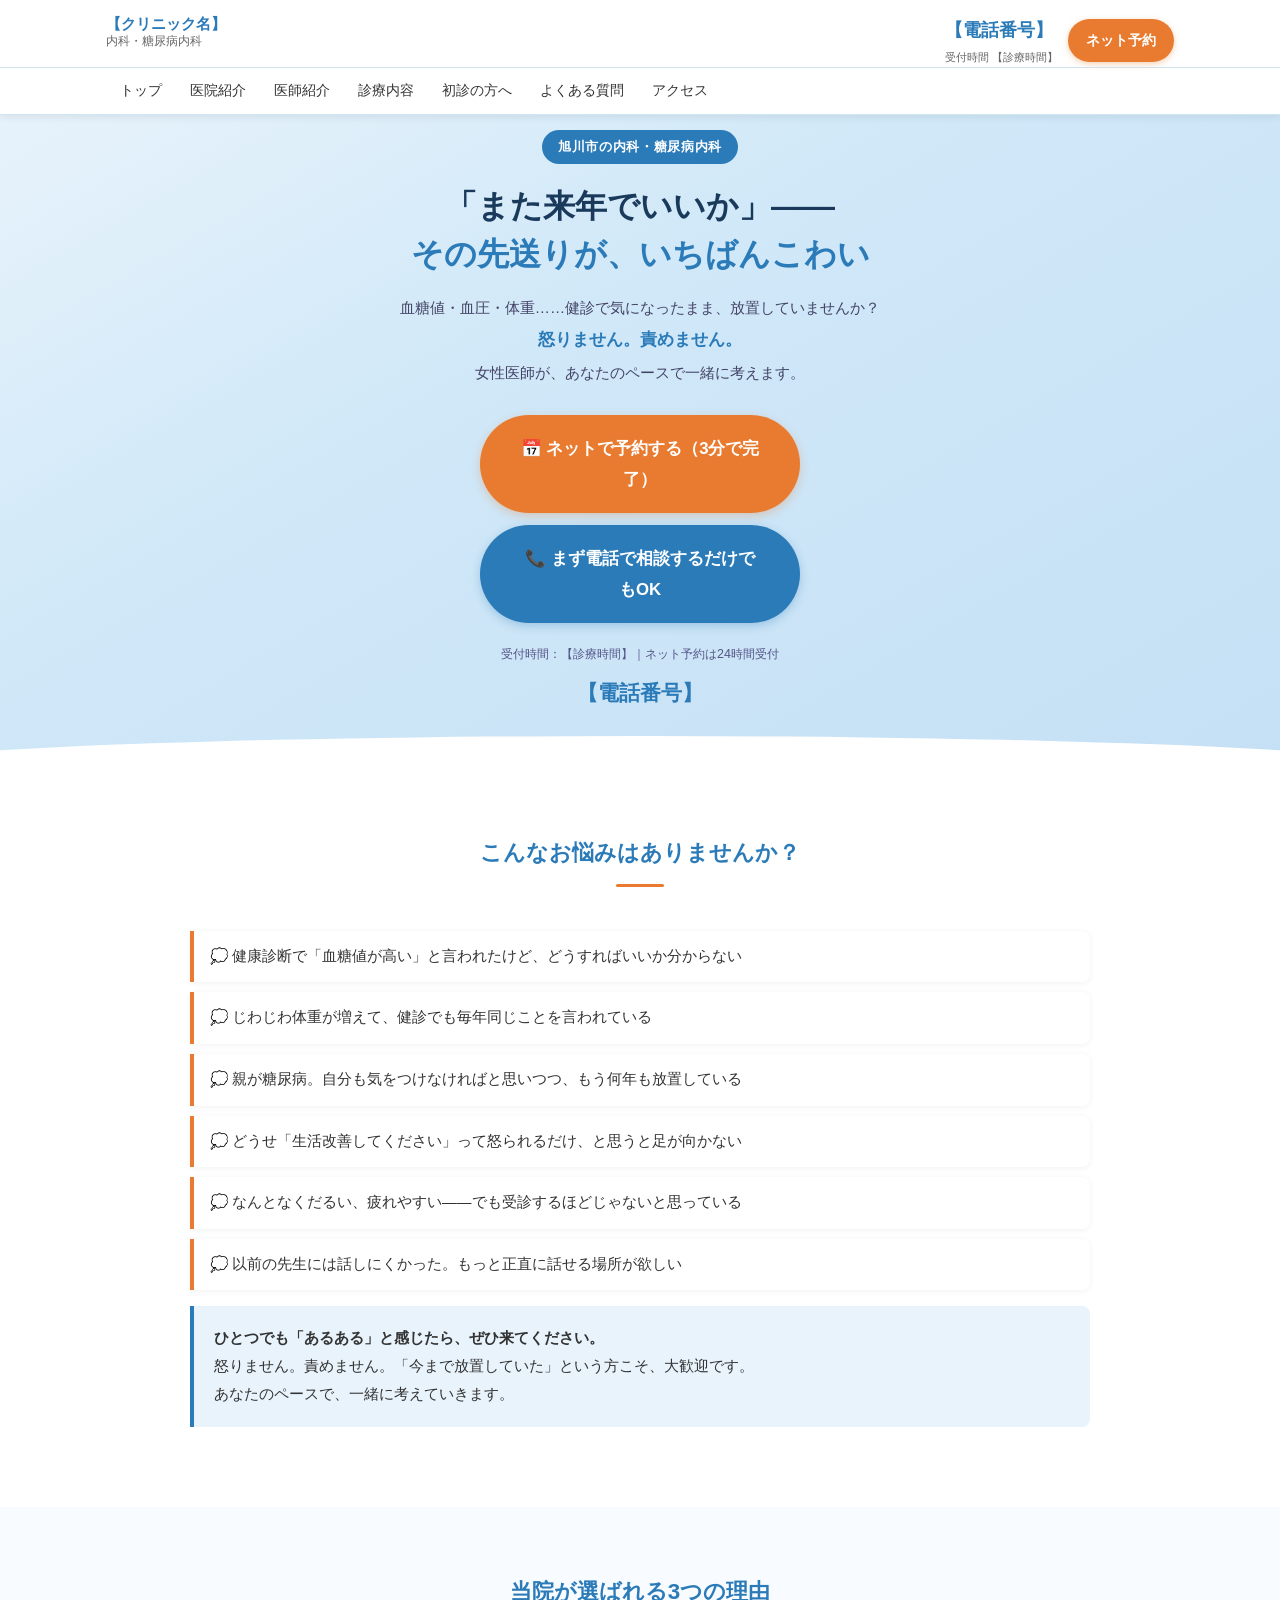
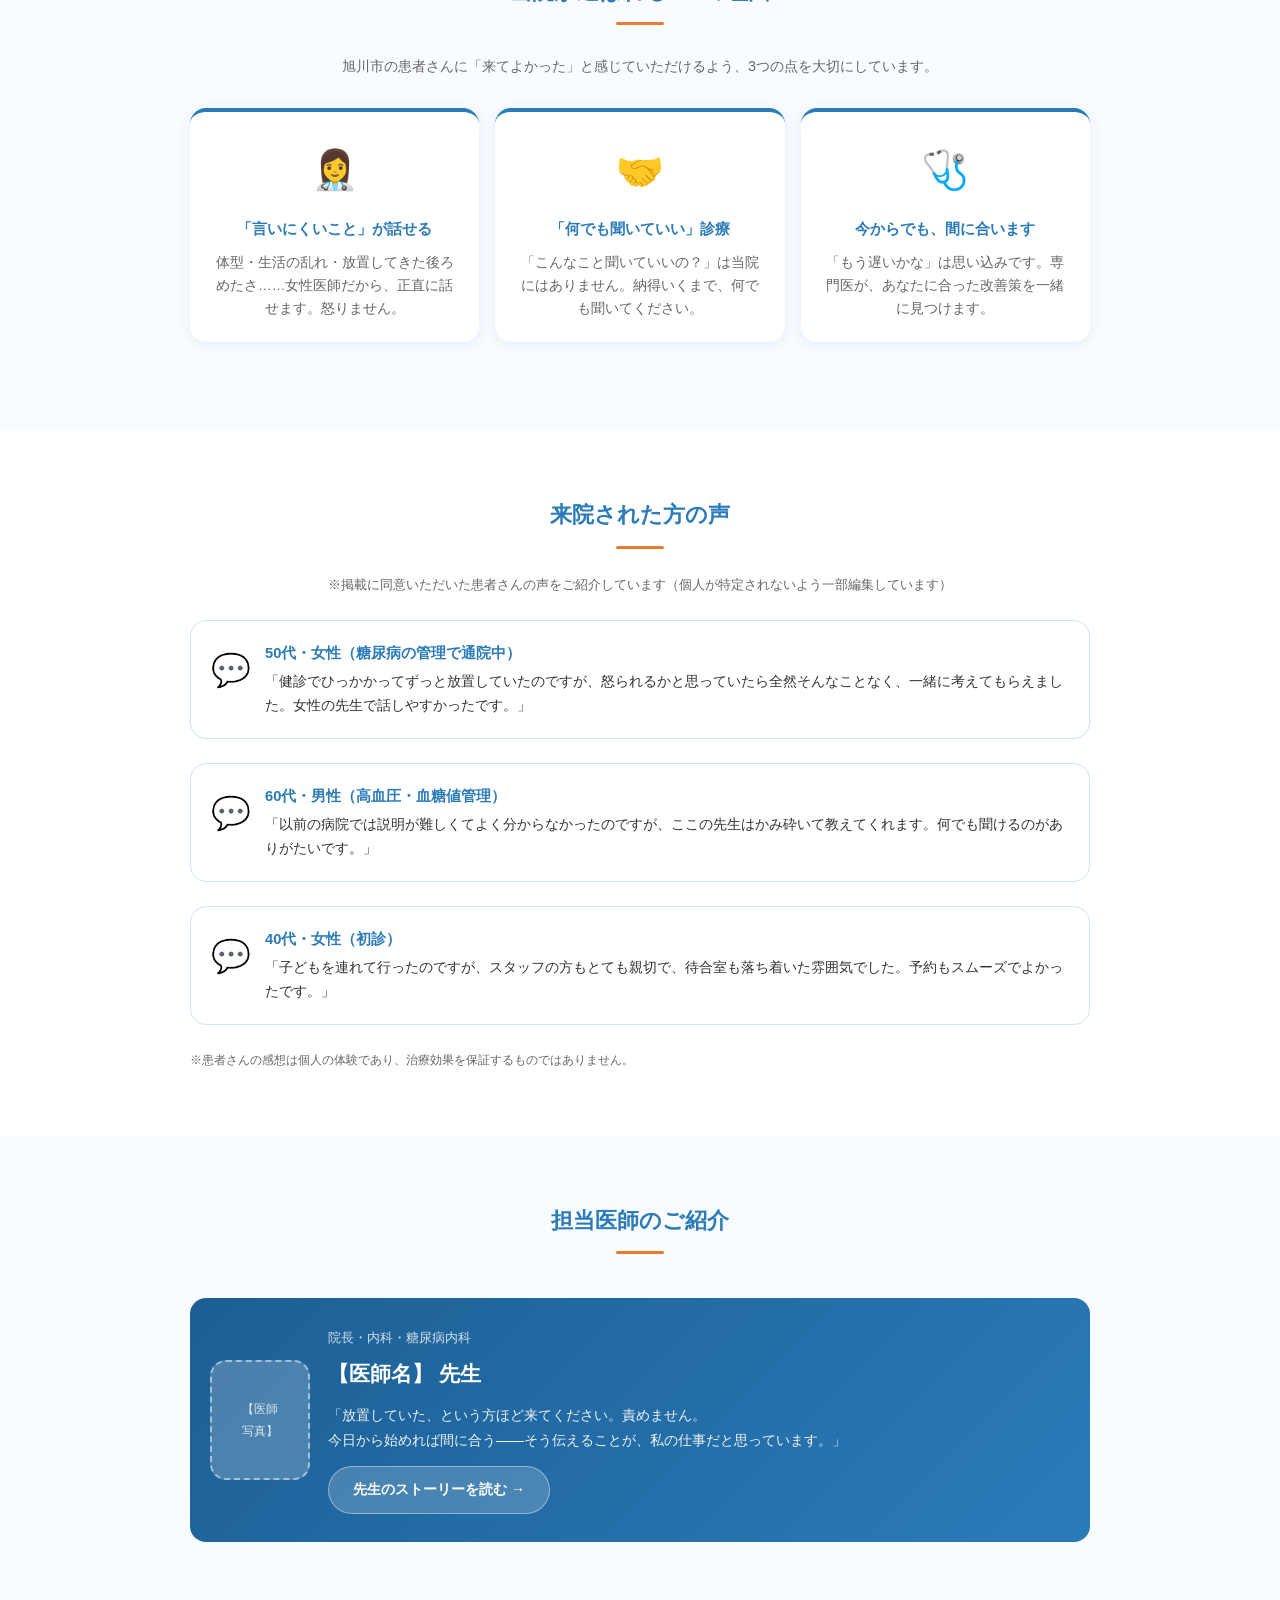
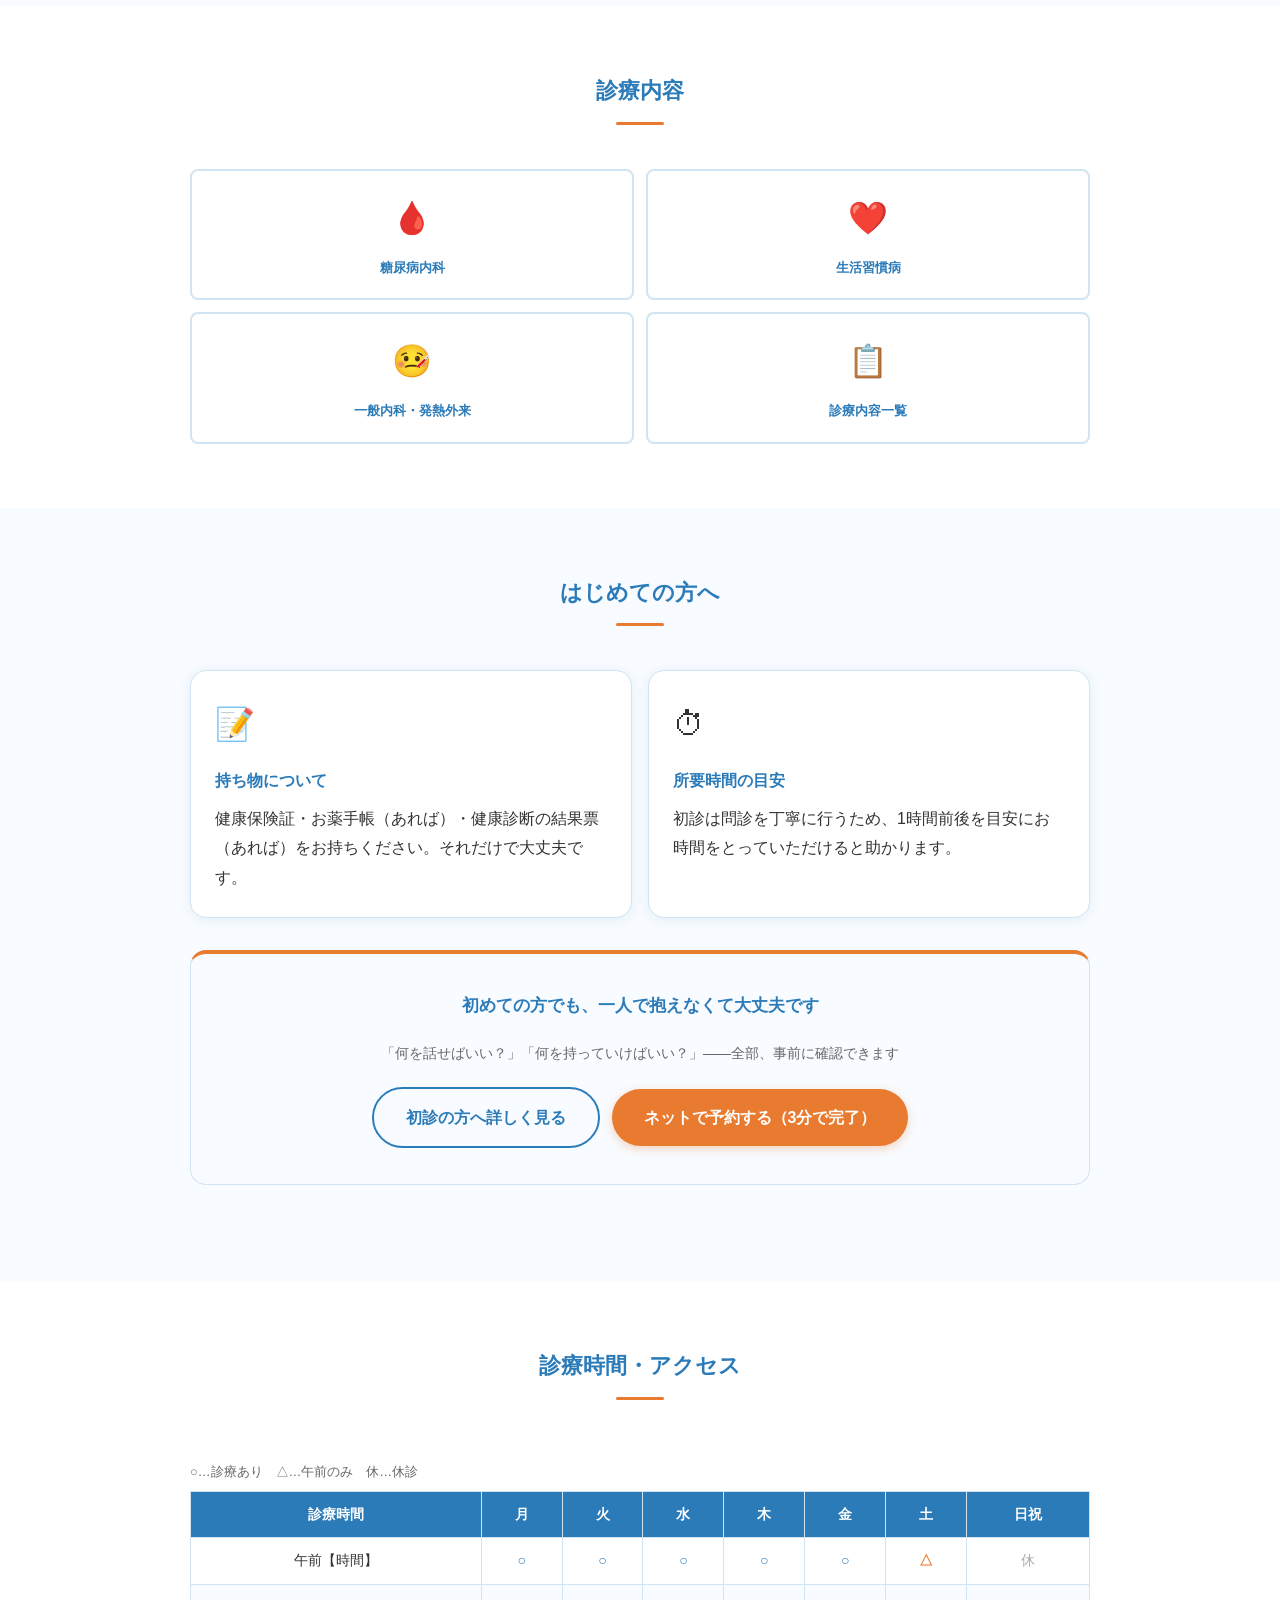
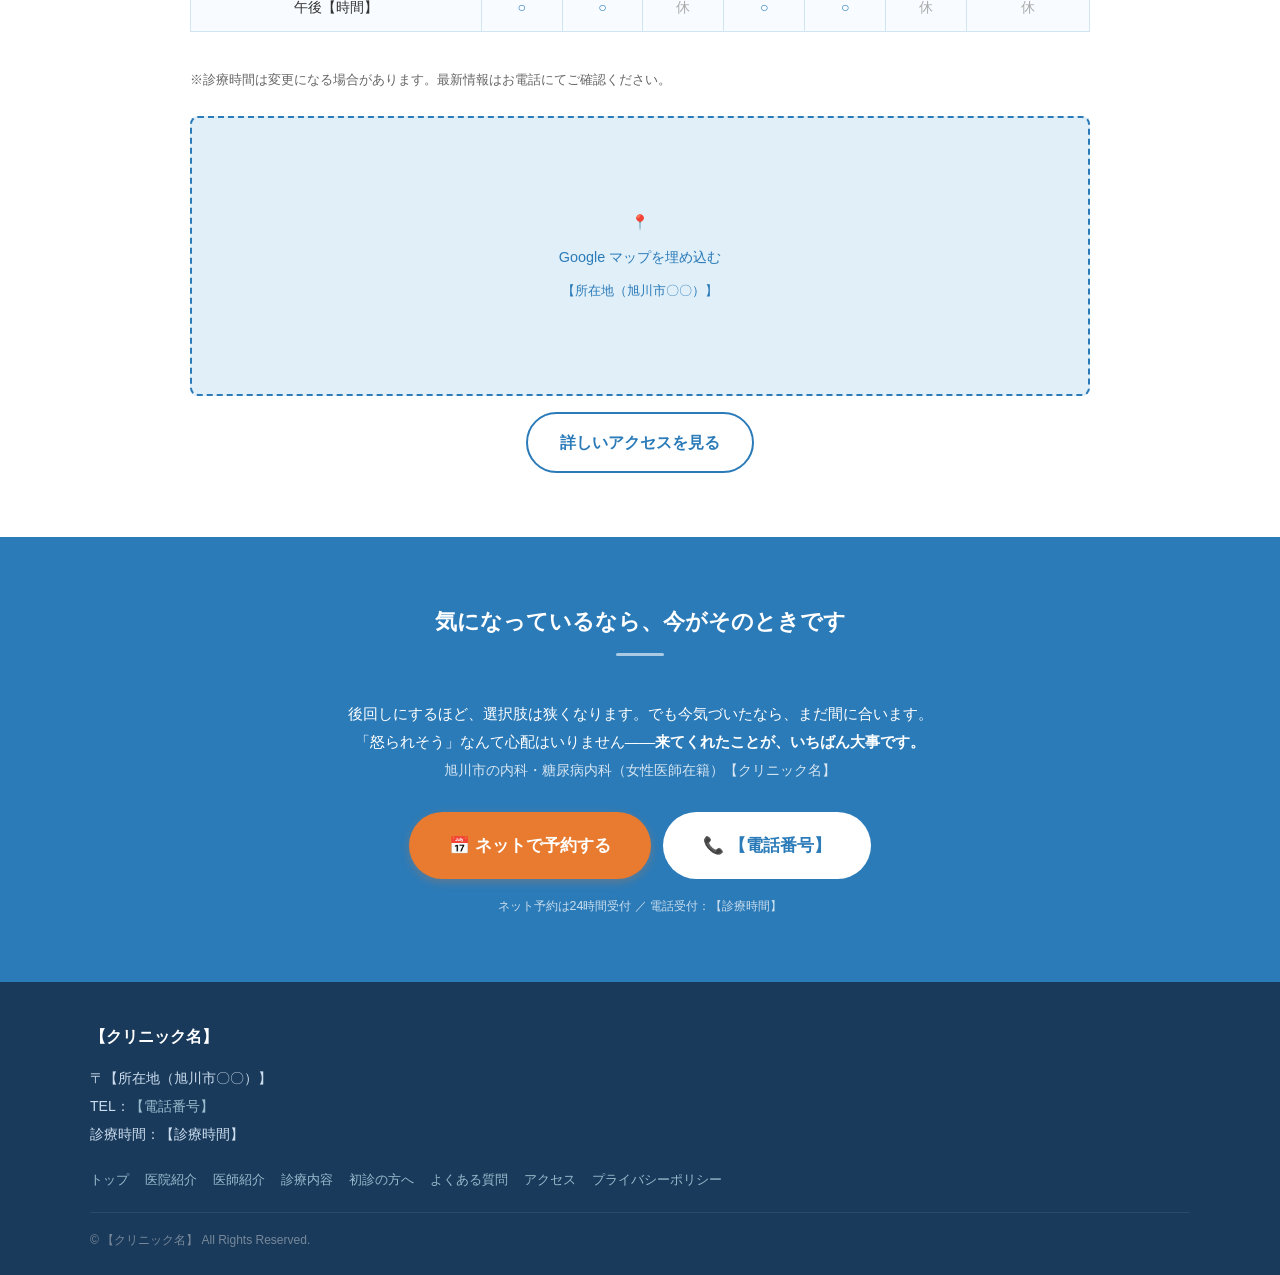
==== index.html @ 0f1ea38b "feat: クリニックサイト全ページを初期追加 - index.html: トップページ（最終ブラッシュアップ済み） - about.html: 医院紹介 - doctor.html: 医師紹介 - " ====
<!DOCTYPE html>
<html lang="ja">
<head>
  <meta charset="UTF-8">
  <meta name="viewport" content="width=device-width, initial-scale=1.0">

  <!-- ===== SEO ===== -->
  <meta name="description" content="旭川市の内科・糖尿病内科クリニック。女性医師が丁寧に対応。血糖値・HbA1cが気になる方、生活習慣病・高血圧のご相談はお気軽に。旭川市内科 女性医師。">
  <meta name="keywords" content="旭川市 内科,旭川市 糖尿病内科,旭川市 生活習慣病,旭川市 女性医師,旭川市 発熱外来">
  <!-- 🔴 NEW: canonical -->
  <link rel="canonical" href="https://【ドメイン名】/index.html">

  <!-- ===== OGP（SNSシェア用） 🔴 NEW ===== -->
  <meta property="og:type"        content="website">
  <meta property="og:title"       content="【クリニック名】｜旭川市の内科・糖尿病内科（女性医師）">
  <meta property="og:description" content="旭川市の内科・糖尿病内科クリニック。女性医師が丁寧に対応。健診で血糖値が気になる方もお気軽にご相談を。">
  <meta property="og:url"         content="https://【ドメイン名】/">
  <meta property="og:image"       content="https://【ドメイン名】/images/ogp.jpg">
  <meta property="og:locale"      content="ja_JP">
  <meta name="twitter:card"       content="summary_large_image">

  <title>【クリニック名】｜旭川市の内科・糖尿病内科（女性医師）</title>
  <link rel="stylesheet" href="css/style.css">

  <!-- ===== 構造化データ（JSON-LD）🔴 NEW: ローカルSEOの核心 ===== -->
  <script type="application/ld+json">
  {
    "@context": "https://schema.org",
    "@type": "MedicalClinic",
    "name": "【クリニック名】",
    "description": "旭川市の内科・糖尿病内科クリニック。女性医師が丁寧に対応。糖尿病・生活習慣病・一般内科・発熱外来に対応します。",
    "url": "https://【ドメイン名】/",
    "telephone": "【電話番号】",
    "address": {
      "@type": "PostalAddress",
      "streetAddress": "【番地以下】",
      "addressLocality": "旭川市",
      "addressRegion": "北海道",
      "postalCode": "【郵便番号】",
      "addressCountry": "JP"
    },
    "geo": {
      "@type": "GeoCoordinates",
      "latitude":  "【緯度】",
      "longitude": "【経度】"
    },
    "openingHoursSpecification": [
      {
        "@type": "OpeningHoursSpecification",
        "dayOfWeek": ["Monday","Tuesday","Thursday","Friday"],
        "opens": "【午前開始時間 例:09:00】",
        "closes": "【午後終了時間 例:18:00】"
      },
      {
        "@type": "OpeningHoursSpecification",
        "dayOfWeek": ["Wednesday"],
        "opens": "【午前開始時間】",
        "closes": "【午前終了時間 例:12:30】"
      },
      {
        "@type": "OpeningHoursSpecification",
        "dayOfWeek": ["Saturday"],
        "opens": "【午前開始時間】",
        "closes": "【土曜終了時間】"
      }
    ],
    "medicalSpecialty": [
      "InternalMedicine",
      "Endocrinology"
    ],
    "availableService": [
      {"@type": "MedicalTherapy", "name": "糖尿病内科"},
      {"@type": "MedicalTherapy", "name": "生活習慣病"},
      {"@type": "MedicalTherapy", "name": "高血圧"},
      {"@type": "MedicalTherapy", "name": "脂質異常症"},
      {"@type": "MedicalTherapy", "name": "発熱外来"}
    ],
    "currenciesAccepted": "JPY",
    "paymentAccepted": "現金, クレジットカード",
    "priceRange": "保険診療",
    "hasMap": "https://maps.google.com/?q=【所在地（旭川市〇〇）】",
    "sameAs": []
  }
  </script>

  <style>
    /* ===== トップページ専用スタイル ===== */
    .hero {
      background: linear-gradient(150deg, #e8f3fb 0%, #d0e8f8 40%, #c5e0f5 100%);
      padding: 40px 16px 56px;
      text-align: center;
      position: relative;
      overflow: hidden;
    }
    .hero::after {
      content: '';
      position: absolute;
      bottom: -32px;
      left: -10%;
      width: 120%;
      height: 64px;
      background: #fff;
      border-radius: 50%;
    }
    .hero-label {
      display: inline-block;
      background: var(--color-primary);
      color: #fff;
      font-size: 0.8rem;
      padding: 5px 16px;
      border-radius: 50px;
      margin-bottom: 18px;
      font-weight: 700;
      letter-spacing: 0.05em;
    }
    .hero h1 {
      font-size: 1.65rem;
      font-weight: 700;
      color: #1a3a5c;
      line-height: 1.5;
      margin-bottom: 16px;
    }
    .hero h1 em {
      color: var(--color-primary);
      font-style: normal;
    }
    .hero-sub {
      font-size: 0.95rem;
      color: #446;
      margin-bottom: 28px;
      line-height: 1.8;
    }
    .hero-sub strong {
      color: var(--color-primary);
      font-size: 1.05rem;
      display: inline-block;
      margin: 4px 0;
    }
    .hero-cta {
      display: flex;
      flex-direction: column;
      gap: 12px;
      align-items: center;
      margin-bottom: 20px;
    }
    .hero-cta .btn {
      width: 100%;
      max-width: 320px;
    }
    /* 🔴 NEW: 予約ボタン下の営業時間ヒント */
    .hero-time-hint {
      font-size: 0.78rem;
      color: #558;
      margin-top: 4px;
    }
    .hero-tel-block {
      font-size: 0.82rem;
      color: #446;
      margin-top: 8px;
    }
    .hero-tel-block strong {
      font-size: 1.3rem;
      color: var(--color-primary);
      display: block;
    }

    /* 強みカード */
    .strength-card {
      background: #fff;
      border-radius: var(--radius-lg);
      padding: 22px;
      box-shadow: var(--shadow);
      border-top: 4px solid var(--color-primary);
      text-align: center;
      transition: box-shadow var(--transition), transform var(--transition);
    }
    .strength-card:hover {
      box-shadow: var(--shadow-hover);
      transform: translateY(-3px);
    }
    .strength-card .icon {
      font-size: 2.4rem;
      margin-bottom: 10px;
    }
    .strength-card h3 {
      font-size: 0.95rem;
      color: var(--color-primary);
      margin-bottom: 8px;
    }
    .strength-card p {
      font-size: 0.85rem;
      color: var(--color-text-sub);
      line-height: 1.7;
    }

    /* お悩みセクション */
    .worry-list {
      list-style: none;
      padding: 0;
    }
    .worry-list li {
      background: #fff;
      border-left: 4px solid var(--color-accent);
      padding: 14px 16px;
      margin-bottom: 10px;
      border-radius: 0 var(--radius) var(--radius) 0;
      font-size: 0.92rem;
      box-shadow: 0 1px 6px rgba(0,0,0,0.06);
      line-height: 1.6;
    }
    .worry-list li::before {
      content: '💭 ';
    }

    /* 医師バナー */
    .doctor-banner {
      background: linear-gradient(135deg, #1c5f94 0%, #2b7bb9 100%);
      color: #fff;
      border-radius: var(--radius-lg);
      padding: 28px 20px;
      display: flex;
      flex-direction: column;
      align-items: center;
      gap: 18px;
      text-align: center;
    }
    .doctor-banner-photo {
      width: 100px;
      height: 120px;
      background: rgba(255,255,255,0.2);
      border-radius: var(--radius-lg);
      display: flex;
      align-items: center;
      justify-content: center;
      font-size: 0.75rem;
      border: 2px dashed rgba(255,255,255,0.5);
      color: rgba(255,255,255,0.8);
      flex-shrink: 0;
    }
    .doctor-banner h3 {
      font-size: 0.82rem;
      opacity: 0.8;
      font-weight: 400;
      margin-bottom: 4px;
    }
    .doctor-banner .name {
      font-size: 1.3rem;
      font-weight: 700;
      margin-bottom: 10px;
    }
    .doctor-banner p {
      font-size: 0.88rem;
      opacity: 0.92;
      line-height: 1.75;
    }
    .doctor-banner-link {
      display: inline-block;
      margin-top: 14px;
      background: rgba(255,255,255,0.18);
      color: #fff;
      padding: 10px 24px;
      border-radius: 50px;
      font-size: 0.875rem;
      font-weight: 700;
      text-decoration: none;
      border: 1px solid rgba(255,255,255,0.4);
      transition: background var(--transition);
    }
    .doctor-banner-link:hover {
      background: rgba(255,255,255,0.3);
      text-decoration: none;
    }

    /* 診療ショートカット */
    .treatment-shortcuts {
      display: grid;
      grid-template-columns: 1fr 1fr;
      gap: 12px;
    }
    .treatment-shortcut-item {
      background: #fff;
      border: 2px solid var(--color-border);
      border-radius: var(--radius);
      padding: 18px 12px;
      text-align: center;
      text-decoration: none;
      color: var(--color-text);
      transition: border-color var(--transition), background var(--transition), transform var(--transition);
      display: block;
    }
    .treatment-shortcut-item:hover {
      border-color: var(--color-primary);
      background: var(--color-primary-light);
      text-decoration: none;
      transform: translateY(-2px);
    }
    .treatment-shortcut-item .icon {
      font-size: 2rem;
      margin-bottom: 8px;
    }
    .treatment-shortcut-item p {
      font-size: 0.82rem;
      color: var(--color-primary);
      font-weight: 700;
    }

    /* 診療時間テーブル */
    .hours-table th {
      background: var(--color-primary);
      color: #fff;
      font-size: 0.85rem;
      padding: 10px 6px;
      text-align: center;
    }
    .hours-table td {
      font-size: 0.875rem;
      padding: 10px 6px;
      text-align: center;
    }
    .hours-table .circle  { color: var(--color-primary); font-weight: 700; }
    .hours-table .triangle { color: var(--color-accent); font-weight: 700; }
    .hours-table .closed  { color: #aaa; }

    /* 🔴 NEW: 「来院された方の声」風バナー */
    .social-proof {
      background: #fff;
      border: 1px solid var(--color-border);
      border-radius: var(--radius-lg);
      padding: 20px;
      margin: 24px 0;
      display: flex;
      align-items: flex-start;
      gap: 14px;
    }
    .social-proof .icon {
      font-size: 2rem;
      flex-shrink: 0;
    }
    .social-proof p {
      font-size: 0.88rem;
      line-height: 1.7;
      color: var(--color-text);
    }
    .social-proof p strong {
      color: var(--color-primary);
      font-size: 0.92rem;
      display: block;
      margin-bottom: 4px;
    }

    @media (min-width: 768px) {
      .doctor-banner {
        flex-direction: row;
        text-align: left;
      }
      .hero h1 { font-size: 2rem; }
    }
  </style>
</head>
<body>

<!-- 🔴 NEW: スキップリンク（アクセシビリティ） -->
<a href="#main-content" class="skip-link">メインコンテンツへスキップ</a>

<!-- 🔴 NEW: スマホナビオーバーレイ（背景クリックで閉じる） -->
<div class="nav-overlay" id="navOverlay" onclick="closeNav()"></div>

<!-- ===== ヘッダー ===== -->
<header class="site-header">
  <div class="header-inner">
    <div class="site-logo">
      <a href="index.html">
        【クリニック名】
        <span>内科・糖尿病内科</span>
      </a>
    </div>
    <div class="header-right">
      <div class="header-tel">
        <a href="tel:【電話番号】">【電話番号】</a>
        <span>受付時間 【診療時間】</span>
      </div>
      <a href="【予約URL】" class="btn-reserve-header">ネット予約</a>
      <!-- 🔴 FIX: aria-expanded で開閉状態を通知 -->
      <button class="nav-toggle" id="navToggle" aria-label="メニューを開く" aria-expanded="false" aria-controls="globalNav" onclick="toggleNav()">
        <span></span><span></span><span></span>
      </button>
    </div>
  </div>
  <nav class="global-nav" id="globalNav" aria-label="メインナビゲーション">
    <ul>
      <li><a href="index.html" aria-current="page">トップ</a></li>
      <li><a href="about.html">医院紹介</a></li>
      <li><a href="doctor.html">医師紹介</a></li>
      <li><a href="treatment/index.html">診療内容</a></li>
      <li><a href="first-visit.html">初診の方へ</a></li>
      <li><a href="faq.html">よくある質問</a></li>
      <li><a href="access.html">アクセス</a></li>
    </ul>
  </nav>
</header>

<!-- 🔴 FIX: <main> タグを追加（アクセシビリティ・SEO改善） -->
<main id="main-content">

  <!-- ===== ファーストビュー ===== -->
  <section class="hero" aria-labelledby="hero-heading">
    <p class="hero-label">旭川市の内科・糖尿病内科</p>
    <h1 id="hero-heading">
      「また来年でいいか」——<br>
      <em>その先送りが、いちばんこわい</em>
    </h1>
    <p class="hero-sub">
      血糖値・血圧・体重……健診で気になったまま、放置していませんか？<br>
      <strong>怒りません。責めません。</strong><br>
      女性医師が、あなたのペースで一緒に考えます。
    </p>
    <div class="hero-cta">
      <a href="【予約URL】" class="btn btn-accent btn-lg pulse">📅 ネットで予約する（3分で完了）</a>
      <a href="tel:【電話番号】" class="btn btn-primary btn-lg">📞 まず電話で相談するだけでもOK</a>
    </div>
    <p class="hero-time-hint">受付時間：【診療時間】｜ネット予約は24時間受付</p>
    <div class="hero-tel-block">
      <strong>【電話番号】</strong>
    </div>
  </section>

  <!-- ===== こんなお悩みありませんか？ ===== -->
  <section class="section">
    <div class="section-inner">
      <h2 class="section-title">こんなお悩みはありませんか？</h2>
      <ul class="worry-list">
        <li>健康診断で「血糖値が高い」と言われたけど、どうすればいいか分からない</li>
        <li>じわじわ体重が増えて、健診でも毎年同じことを言われている</li>
        <li>親が糖尿病。自分も気をつけなければと思いつつ、もう何年も放置している</li>
        <li>どうせ「生活改善してください」って怒られるだけ、と思うと足が向かない</li>
        <li>なんとなくだるい、疲れやすい——でも受診するほどじゃないと思っている</li>
        <li>以前の先生には話しにくかった。もっと正直に話せる場所が欲しい</li>
      </ul>
      <div class="balloon-box">
        <strong>ひとつでも「あるある」と感じたら、ぜひ来てください。</strong><br>
        怒りません。責めません。「今まで放置していた」という方こそ、大歓迎です。<br>
        あなたのペースで、一緒に考えていきます。
      </div>
    </div>
  </section>

  <!-- ===== 3つの安心 ===== -->
  <section class="section section-bg">
    <div class="section-inner">
      <h2 class="section-title">当院が選ばれる3つの理由</h2>
      <!-- 🔴 NEW: リード文を追加してセクションの文脈を補強 -->
      <p style="text-align:center; font-size:0.9rem; color:var(--color-text-sub); margin-bottom:28px; margin-top:-16px;">
        旭川市の患者さんに「来てよかった」と感じていただけるよう、3つの点を大切にしています。
      </p>
      <div class="card-grid col3">
        <div class="strength-card">
          <div class="icon">👩‍⚕️</div>
          <h3>「言いにくいこと」が話せる</h3>
          <p>体型・生活の乱れ・放置してきた後ろめたさ……女性医師だから、正直に話せます。怒りません。</p>
        </div>
        <div class="strength-card">
          <div class="icon">🤝</div>
          <h3>「何でも聞いていい」診療</h3>
          <p>「こんなこと聞いていいの？」は当院にはありません。納得いくまで、何でも聞いてください。</p>
        </div>
        <div class="strength-card">
          <div class="icon">🩺</div>
          <h3>今からでも、間に合います</h3>
          <p>「もう遅いかな」は思い込みです。専門医が、あなたに合った改善策を一緒に見つけます。</p>
        </div>
      </div>
    </div>
  </section>

  <!-- 🔴 NEW: 来院された方の声（社会的証明） -->
  <section class="section">
    <div class="section-inner">
      <h2 class="section-title">来院された方の声</h2>
      <p style="text-align:center; font-size:0.8rem; color:var(--color-text-sub); margin-top:-20px; margin-bottom:24px;">
        ※掲載に同意いただいた患者さんの声をご紹介しています（個人が特定されないよう一部編集しています）
      </p>

      <div class="social-proof">
        <div class="icon">💬</div>
        <p>
          <strong>50代・女性（糖尿病の管理で通院中）</strong>
          「健診でひっかかってずっと放置していたのですが、怒られるかと思っていたら全然そんなことなく、一緒に考えてもらえました。女性の先生で話しやすかったです。」
        </p>
      </div>

      <div class="social-proof">
        <div class="icon">💬</div>
        <p>
          <strong>60代・男性（高血圧・血糖値管理）</strong>
          「以前の病院では説明が難しくてよく分からなかったのですが、ここの先生はかみ砕いて教えてくれます。何でも聞けるのがありがたいです。」
        </p>
      </div>

      <div class="social-proof">
        <div class="icon">💬</div>
        <p>
          <strong>40代・女性（初診）</strong>
          「子どもを連れて行ったのですが、スタッフの方もとても親切で、待合室も落ち着いた雰囲気でした。予約もスムーズでよかったです。」
        </p>
      </div>

      <p style="font-size:0.78rem; color:var(--color-text-sub); margin-top:8px;">
        ※患者さんの感想は個人の体験であり、治療効果を保証するものではありません。
      </p>
    </div>
  </section>

  <!-- ===== 医師紹介バナー ===== -->
  <section class="section section-bg">
    <div class="section-inner">
      <h2 class="section-title">担当医師のご紹介</h2>
      <div class="doctor-banner">
        <div class="doctor-banner-photo" aria-hidden="true">
          【医師<br>写真】
        </div>
        <div>
          <h3>院長・内科・糖尿病内科</h3>
          <div class="name">【医師名】 先生</div>
          <p>
            「放置していた、という方ほど来てください。責めません。<br>
            今日から始めれば間に合う——そう伝えることが、私の仕事だと思っています。」
          </p>
          <a href="doctor.html" class="doctor-banner-link">先生のストーリーを読む →</a>
        </div>
      </div>
    </div>
  </section>

  <!-- ===== 診療内容ショートカット ===== -->
  <section class="section">
    <div class="section-inner">
      <h2 class="section-title">診療内容</h2>
      <div class="treatment-shortcuts">
        <a href="treatment/diabetes.html" class="treatment-shortcut-item">
          <div class="icon">🩸</div>
          <p>糖尿病内科</p>
        </a>
        <a href="treatment/lifestyle.html" class="treatment-shortcut-item">
          <div class="icon">❤️</div>
          <p>生活習慣病</p>
        </a>
        <a href="treatment/general.html" class="treatment-shortcut-item">
          <div class="icon">🤒</div>
          <p>一般内科・発熱外来</p>
        </a>
        <a href="treatment/index.html" class="treatment-shortcut-item">
          <div class="icon">📋</div>
          <p>診療内容一覧</p>
        </a>
      </div>
    </div>
  </section>

  <!-- ===== 初診の方へ案内 ===== -->
  <section class="section section-bg">
    <div class="section-inner">
      <h2 class="section-title">はじめての方へ</h2>
      <div class="card-grid">
        <div class="card">
          <div class="card-icon">📝</div>
          <h3>持ち物について</h3>
          <p>健康保険証・お薬手帳（あれば）・健康診断の結果票（あれば）をお持ちください。それだけで大丈夫です。</p>
        </div>
        <div class="card">
          <div class="card-icon">⏱</div>
          <h3>所要時間の目安</h3>
          <p>初診は問診を丁寧に行うため、1時間前後を目安にお時間をとっていただけると助かります。</p>
        </div>
      </div>
      <div class="cta-block">
        <p class="cta-main-text">初めての方でも、一人で抱えなくて大丈夫です</p>
        <p class="cta-sub-text">「何を話せばいい？」「何を持っていけばいい？」——全部、事前に確認できます</p>
        <div class="btn-group">
          <a href="first-visit.html" class="btn btn-outline">初診の方へ詳しく見る</a>
          <a href="【予約URL】" class="btn btn-accent pulse">ネットで予約する（3分で完了）</a>
        </div>
      </div>
    </div>
  </section>

  <!-- ===== 診療時間 ===== -->
  <section class="section">
    <div class="section-inner">
      <h2 class="section-title">診療時間・アクセス</h2>
      <div style="overflow-x:auto; margin-bottom:20px; -webkit-overflow-scrolling:touch;">
        <table class="table-basic hours-table" style="min-width:480px;">
          <caption style="text-align:left; font-size:0.8rem; color:var(--color-text-sub); padding:0 0 8px; caption-side:top;">
            ○…診療あり　△…午前のみ　休…休診
          </caption>
          <thead>
            <tr>
              <th scope="col">診療時間</th>
              <th scope="col">月</th><th scope="col">火</th><th scope="col">水</th>
              <th scope="col">木</th><th scope="col">金</th><th scope="col">土</th><th scope="col">日祝</th>
            </tr>
          </thead>
          <tbody>
            <tr>
              <td>午前【時間】</td>
              <td class="circle">○</td>
              <td class="circle">○</td>
              <td class="circle">○</td>
              <td class="circle">○</td>
              <td class="circle">○</td>
              <td class="triangle">△</td>
              <td class="closed">休</td>
            </tr>
            <tr>
              <td>午後【時間】</td>
              <td class="circle">○</td>
              <td class="circle">○</td>
              <td class="closed">休</td>
              <td class="circle">○</td>
              <td class="circle">○</td>
              <td class="closed">休</td>
              <td class="closed">休</td>
            </tr>
          </tbody>
        </table>
      </div>
      <p style="font-size:0.8rem; color:var(--color-text-sub); margin-bottom:24px;">
        ※診療時間は変更になる場合があります。最新情報はお電話にてご確認ください。
      </p>
      <div class="map-placeholder" role="img" aria-label="クリニックの地図（後日Googleマップを埋め込み予定）">
        <span>📍</span>
        <span>Google マップを埋め込む</span>
        <span style="font-size:0.8rem;">【所在地（旭川市〇〇）】</span>
      </div>
      <p style="text-align:center; margin-top:16px;">
        <a href="access.html" class="btn btn-outline">詳しいアクセスを見る</a>
      </p>
    </div>
  </section>

  <!-- ===== ページ下部CTA ===== -->
  <section class="section section-blue" aria-labelledby="bottom-cta-heading">
    <div class="section-inner" style="text-align:center;">
      <h2 class="section-title light" id="bottom-cta-heading">気になっているなら、今がそのときです</h2>
      <p style="margin-bottom:28px; font-size:0.95rem; line-height:1.85;">
        後回しにするほど、選択肢は狭くなります。でも今気づいたなら、まだ間に合います。<br>
        「怒られそう」なんて心配はいりません——<strong>来てくれたことが、いちばん大事です。</strong><br>
        <span style="font-size:0.85rem; opacity:0.8;">旭川市の内科・糖尿病内科（女性医師在籍）【クリニック名】</span>
      </p>
      <div class="btn-group">
        <a href="【予約URL】" class="btn btn-accent btn-lg pulse">📅 ネットで予約する</a>
        <a href="tel:【電話番号】" class="btn btn-lg" style="background:#fff; color:var(--color-primary); min-height:48px;">📞 【電話番号】</a>
      </div>
      <p style="font-size:0.78rem; opacity:0.75; margin-top:16px;">ネット予約は24時間受付 ／ 電話受付：【診療時間】</p>
    </div>
  </section>

</main>

<!-- ===== フッター ===== -->
<footer class="site-footer">
  <div class="footer-inner">
    <div class="footer-logo">【クリニック名】</div>
    <div class="footer-info">
      〒【所在地（旭川市〇〇）】<br>
      TEL：<a href="tel:【電話番号】" style="color:#9bc;">【電話番号】</a><br>
      診療時間：【診療時間】
    </div>
    <nav class="footer-nav" aria-label="フッターナビゲーション">
      <a href="index.html">トップ</a>
      <a href="about.html">医院紹介</a>
      <a href="doctor.html">医師紹介</a>
      <a href="treatment/index.html">診療内容</a>
      <a href="first-visit.html">初診の方へ</a>
      <a href="faq.html">よくある質問</a>
      <a href="access.html">アクセス</a>
      <a href="privacy.html">プライバシーポリシー</a>
    </nav>
    <p class="footer-copy">© 【クリニック名】 All Rights Reserved.</p>
  </div>
</footer>

<!-- ===== スマホ固定CTA ===== -->
<div class="fixed-cta-bar" role="navigation" aria-label="予約ナビゲーション">
  <a href="tel:【電話番号】" class="cta-tel">📞 電話で予約</a>
  <a href="【予約URL】" class="cta-web">🗓 ネット予約</a>
</div>

<script>
  /* ===== ナビゲーション制御 ===== */
  function toggleNav() {
    const nav     = document.getElementById('globalNav');
    const overlay = document.getElementById('navOverlay');
    const btn     = document.getElementById('navToggle');
    const isOpen  = nav.classList.toggle('is-open');
    overlay.classList.toggle('is-open', isOpen);
    /* 🔴 FIX: aria-expanded を更新 */
    btn.setAttribute('aria-expanded', isOpen ? 'true' : 'false');
    btn.setAttribute('aria-label', isOpen ? 'メニューを閉じる' : 'メニューを開く');
  }

  function closeNav() {
    const nav     = document.getElementById('globalNav');
    const overlay = document.getElementById('navOverlay');
    const btn     = document.getElementById('navToggle');
    nav.classList.remove('is-open');
    overlay.classList.remove('is-open');
    btn.setAttribute('aria-expanded', 'false');
    btn.setAttribute('aria-label', 'メニューを開く');
  }

  /* Escキーでナビを閉じる */
  document.addEventListener('keydown', function(e) {
    if (e.key === 'Escape') closeNav();
  });

  /* アコーディオン（faq.htmlなどで流用） */
  document.querySelectorAll('.accordion-btn').forEach(function(btn) {
    btn.addEventListener('click', function() {
      this.classList.toggle('is-open');
      this.nextElementSibling.classList.toggle('is-open');
    });
  });
</script>

<!--
===========================================
【トップページ】後から差し替えるべきポイント
===========================================
1.  【クリニック名】→ 正式名称に変更（全ページ共通）
2.  【電話番号】→ 実際の電話番号（全ページ共通）
3.  【予約URL】→ ネット予約システムのURL（全ページ共通）
4.  【診療時間】→ 実際の曜日・時間帯（全ページ共通）
5.  【ドメイン名】→ 実際のドメインに変更（canonical・OGP・JSON-LD）
6.  診療時間テーブルの○△休 → 実際のスケジュールに変更
7.  JSON-LD の住所・座標・営業時間 → 正確な情報に変更
8.  OGP画像（ogp.jpg）→ 1200×630px の画像を作成・配置
9.  「来院された方の声」3件 → 実際の患者さんへの許諾取得後に差し替え
10. 医師名・医師写真 → 掲載合意後に変更
11. 医師のコメント文 → 先生の実際の言葉に変更
12. 「ネット予約は24時間受付」→ 実際の予約システムに合わせて変更
===========================================
-->
</body>
</html>
---- css/style.css ----
/* =============================================
   共通スタイルシート
   旭川市 内科・糖尿病内科クリニック
   ============================================= */

/* ---------- リセット・基本 ---------- */
*, *::before, *::after {
  box-sizing: border-box;
  margin: 0;
  padding: 0;
}

html {
  font-size: 16px;
  scroll-behavior: smooth;
}

body {
  font-family: 'Hiragino Kaku Gothic ProN', 'Hiragino Sans', Meiryo, sans-serif;
  color: #333;
  background: #fff;
  line-height: 1.85;
  padding-top: 64px;
  padding-bottom: 64px; /* fixed footer CTA 分（スマホ） */
}

img {
  max-width: 100%;
  height: auto;
  display: block;
}

a {
  color: #2b7bb9;
  text-decoration: none;
}

a:hover {
  text-decoration: underline;
}

ul, ol {
  padding-left: 1.4em;
}

/* ---------- アクセシビリティ：キーボードフォーカス ---------- */
/* 🔴 FIX: focus-visible が未定義だった問題を修正 */
:focus-visible {
  outline: 3px solid #e87b2f;
  outline-offset: 3px;
  border-radius: 4px;
}

/* スキップナビゲーション（スクリーンリーダー・キーボード操作向け） */
.skip-link {
  position: absolute;
  top: -100px;
  left: 16px;
  background: var(--color-primary);
  color: #fff;
  padding: 8px 16px;
  border-radius: 0 0 8px 8px;
  font-size: 0.875rem;
  font-weight: 700;
  z-index: 9999;
  transition: top 0.2s;
}

.skip-link:focus {
  top: 0;
}

/* ---------- カラー変数 ---------- */
:root {
  --color-primary:      #2b7bb9;
  --color-primary-dark: #1c5f94;
  --color-primary-light:#e8f3fb;
  --color-accent:       #e87b2f;
  --color-accent-dark:  #cf6620;
  --color-bg:           #f8fbff;
  --color-text:         #333;
  --color-text-sub:     #666;
  --color-border:       #d0e4f2;
  --color-white:        #fff;
  --shadow:             0 2px 12px rgba(43,123,185,0.10);
  --shadow-hover:       0 4px 20px rgba(43,123,185,0.20);
  --radius:             8px;
  --radius-lg:          16px;
  --transition:         0.2s ease;
}

/* ---------- ヘッダー ---------- */
.site-header {
  position: fixed;
  top: 0;
  left: 0;
  width: 100%;
  z-index: 1000;
  background: #fff;
  border-bottom: 2px solid var(--color-primary);
  box-shadow: 0 2px 8px rgba(0,0,0,0.08);
}

.header-inner {
  display: flex;
  align-items: center;
  justify-content: space-between;
  max-width: 1100px;
  margin: 0 auto;
  padding: 0 16px;
  height: 64px;
}

.site-logo {
  font-size: 0.95rem;
  font-weight: 700;
  color: var(--color-primary);
  line-height: 1.3;
}

.site-logo a {
  color: inherit;
  text-decoration: none;
}

.site-logo span {
  display: block;
  font-size: 0.72rem;
  font-weight: 400;
  color: var(--color-text-sub);
}

.header-right {
  display: flex;
  align-items: center;
  gap: 10px;
}

.header-tel {
  display: none;
}

.btn-reserve-header {
  background: var(--color-accent);
  color: #fff;
  padding: 9px 18px;
  border-radius: 50px;
  font-size: 0.85rem;
  font-weight: 700;
  white-space: nowrap;
  box-shadow: 0 2px 6px rgba(232,123,47,0.35);
  transition: background var(--transition), transform var(--transition);
  display: inline-block;
}

.btn-reserve-header:hover {
  background: var(--color-accent-dark);
  text-decoration: none;
  transform: translateY(-1px);
}

/* ハンバーガーメニュー */
.nav-toggle {
  background: none;
  border: none;
  cursor: pointer;
  padding: 8px;
  display: flex;
  flex-direction: column;
  gap: 5px;
  /* 🔴 FIX: タップ領域を最低44pxに確保 */
  min-width: 40px;
  min-height: 40px;
  align-items: center;
  justify-content: center;
}

.nav-toggle span {
  display: block;
  width: 24px;
  height: 2px;
  background: var(--color-primary);
  border-radius: 2px;
  transition: all 0.3s;
}

/* ハンバーガー「×」アニメーション */
.nav-toggle[aria-expanded="true"] span:nth-child(1) {
  transform: translateY(7px) rotate(45deg);
}
.nav-toggle[aria-expanded="true"] span:nth-child(2) {
  opacity: 0;
  transform: scaleX(0);
}
.nav-toggle[aria-expanded="true"] span:nth-child(3) {
  transform: translateY(-7px) rotate(-45deg);
}

/* グローバルナビ（ドロワー） */
/* 🔴 FIX: !important を使わずに制御する構造に変更 */
.global-nav {
  display: none;
  position: fixed;
  top: 64px;
  left: 0;
  width: 100%;
  background: #fff;
  border-bottom: 1px solid var(--color-border);
  z-index: 999;
  box-shadow: 0 4px 12px rgba(0,0,0,0.1);
  max-height: calc(100vh - 64px);
  overflow-y: auto;
}

.global-nav.is-open {
  display: block;
}

.global-nav ul {
  list-style: none;
  padding: 0;
}

.global-nav ul li {
  border-bottom: 1px solid var(--color-border);
}

.global-nav ul li a {
  display: block;
  padding: 14px 24px;
  font-size: 0.95rem;
  color: var(--color-text);
}

.global-nav ul li a:hover,
.global-nav ul li a:focus-visible {
  background: var(--color-primary-light);
  text-decoration: none;
  color: var(--color-primary);
}

/* 🔴 NEW: ナビオーバーレイ（背景クリックで閉じる） */
.nav-overlay {
  display: none;
  position: fixed;
  top: 64px;
  left: 0;
  width: 100%;
  height: 100%;
  background: rgba(0,0,0,0.3);
  z-index: 998;
}

.nav-overlay.is-open {
  display: block;
}

/* ---------- フッター固定CTA（スマホ） ---------- */
.fixed-cta-bar {
  position: fixed;
  bottom: 0;
  left: 0;
  width: 100%;
  z-index: 1000;
  display: flex;
  background: #fff;
  border-top: 2px solid var(--color-border);
  box-shadow: 0 -2px 12px rgba(0,0,0,0.12);
}

.fixed-cta-bar a {
  flex: 1;
  display: flex;
  align-items: center;
  justify-content: center;
  gap: 5px;
  /* 🔴 FIX: タップ領域を十分に確保（最低44px高） */
  padding: 13px 8px;
  font-size: 0.875rem;
  font-weight: 700;
  text-decoration: none;
  transition: opacity var(--transition);
}

.fixed-cta-bar a:active {
  opacity: 0.85;
}

.fixed-cta-bar .cta-tel {
  background: var(--color-primary);
  color: #fff;
  border-right: 1px solid rgba(255,255,255,0.3);
}

.fixed-cta-bar .cta-web {
  background: var(--color-accent);
  color: #fff;
}

/* ---------- フッター ---------- */
.site-footer {
  background: #1a3a5c;
  color: #cde;
  padding: 40px 16px 24px;
  font-size: 0.875rem;
}

.footer-inner {
  max-width: 1100px;
  margin: 0 auto;
}

.footer-logo {
  font-size: 1rem;
  font-weight: 700;
  color: #fff;
  margin-bottom: 12px;
}

.footer-info {
  margin-bottom: 20px;
  line-height: 2;
}

.footer-nav {
  display: flex;
  flex-wrap: wrap;
  gap: 4px 16px;
  margin-bottom: 20px;
}

.footer-nav a {
  color: #9bc;
  font-size: 0.8rem;
}

.footer-nav a:hover {
  color: #fff;
  text-decoration: none;
}

.footer-copy {
  font-size: 0.75rem;
  color: #789;
  border-top: 1px solid #2a4a6c;
  padding-top: 16px;
  margin-top: 16px;
}

/* ---------- ページ共通レイアウト ---------- */
.page-hero {
  background: linear-gradient(135deg, var(--color-primary) 0%, #1c5f94 100%);
  color: #fff;
  padding: 40px 16px;
  text-align: center;
}

.page-hero h1 {
  font-size: 1.6rem;
  font-weight: 700;
  margin-bottom: 8px;
}

.page-hero p {
  font-size: 0.9rem;
  opacity: 0.88;
}

.breadcrumb {
  background: var(--color-bg);
  padding: 8px 16px;
  font-size: 0.78rem;
  color: var(--color-text-sub);
}

.breadcrumb a {
  color: var(--color-primary);
}

/* ---------- セクション ---------- */
.section {
  padding: 48px 16px;
}

.section-inner {
  max-width: 900px;
  margin: 0 auto;
}

.section-bg {
  background: var(--color-bg);
}

.section-blue {
  background: var(--color-primary);
  color: #fff;
}

/* ---------- 見出し ---------- */
.section-title {
  font-size: 1.4rem;
  font-weight: 700;
  text-align: center;
  margin-bottom: 32px;
  color: var(--color-primary);
  position: relative;
  padding-bottom: 12px;
}

.section-title::after {
  content: '';
  display: block;
  width: 48px;
  height: 3px;
  background: var(--color-accent);
  margin: 10px auto 0;
  border-radius: 2px;
}

.section-title.light {
  color: #fff;
}

.section-title.light::after {
  background: rgba(255,255,255,0.6);
}

h2.lead-title {
  font-size: 1.2rem;
  color: var(--color-primary);
  margin: 32px 0 12px;
  padding-left: 14px;
  border-left: 4px solid var(--color-primary);
  line-height: 1.4;
}

h3.sub-title {
  font-size: 1.05rem;
  color: var(--color-text);
  margin: 24px 0 8px;
  font-weight: 700;
}

/* ---------- ボタン ---------- */
.btn {
  display: inline-flex;
  align-items: center;
  justify-content: center;
  gap: 6px;
  padding: 14px 32px;
  border-radius: 50px;
  font-size: 1rem;
  font-weight: 700;
  cursor: pointer;
  transition: background var(--transition), transform var(--transition), box-shadow var(--transition);
  text-decoration: none;
  border: none;
  /* 🔴 FIX: タップ領域を最低44px高に */
  min-height: 48px;
}

.btn:hover {
  transform: translateY(-2px);
  text-decoration: none;
}

.btn:active {
  transform: translateY(0);
}

.btn-primary {
  background: var(--color-primary);
  color: #fff;
  box-shadow: 0 3px 10px rgba(43,123,185,0.3);
}

.btn-primary:hover {
  background: var(--color-primary-dark);
  box-shadow: var(--shadow-hover);
  color: #fff;
}

.btn-accent {
  background: var(--color-accent);
  color: #fff;
  box-shadow: 0 3px 10px rgba(232,123,47,0.3);
}

.btn-accent:hover {
  background: var(--color-accent-dark);
  box-shadow: 0 6px 20px rgba(232,123,47,0.35);
  color: #fff;
}

.btn-outline {
  background: transparent;
  color: var(--color-primary);
  border: 2px solid var(--color-primary);
}

.btn-outline:hover {
  background: var(--color-primary);
  color: #fff;
}

.btn-lg {
  padding: 18px 40px;
  font-size: 1.05rem;
  width: 100%;
  max-width: 360px;
}

/* 🔴 NEW: 予約ボタンのパルスアニメーション（スマホで視線を誘導） */
@keyframes pulse-accent {
  0%   { box-shadow: 0 0 0 0 rgba(232,123,47,0.50); }
  70%  { box-shadow: 0 0 0 10px rgba(232,123,47,0); }
  100% { box-shadow: 0 0 0 0 rgba(232,123,47,0); }
}

.btn-accent.pulse {
  animation: pulse-accent 2s ease-in-out infinite;
}

.cta-block {
  text-align: center;
  padding: 36px 16px;
  background: var(--color-bg);
  border-radius: var(--radius-lg);
  margin: 32px 0;
  /* 🔴 NEW: 左ボーダーでアクセントを追加 */
  border: 1px solid var(--color-border);
  border-top: 4px solid var(--color-accent);
}

.cta-block .cta-main-text {
  font-size: 1.1rem;
  margin-bottom: 6px;
  color: var(--color-primary);
  font-weight: 700;
}

.cta-block .cta-sub-text {
  font-size: 0.875rem;
  font-weight: 400;
  color: var(--color-text-sub);
  margin-bottom: 20px;
}

/* 後方互換性：既存の .cta-block p */
.cta-block > p:first-of-type {
  font-size: 1.05rem;
  margin-bottom: 20px;
  color: var(--color-primary);
  font-weight: 700;
}

.btn-group {
  display: flex;
  flex-direction: column;
  gap: 12px;
  align-items: center;
}

/* ---------- カード ---------- */
.card-grid {
  display: grid;
  grid-template-columns: 1fr;
  gap: 16px;
  margin: 24px 0;
}

.card {
  background: #fff;
  border-radius: var(--radius-lg);
  padding: 24px;
  box-shadow: var(--shadow);
  border: 1px solid var(--color-border);
  transition: box-shadow var(--transition), transform var(--transition);
}

.card:hover {
  box-shadow: var(--shadow-hover);
  transform: translateY(-2px);
}

.card-icon {
  font-size: 2rem;
  margin-bottom: 12px;
}

.card h3 {
  font-size: 1rem;
  color: var(--color-primary);
  margin-bottom: 8px;
}

/* ---------- チェックリスト ---------- */
.check-list {
  list-style: none;
  padding: 0;
}

.check-list li {
  padding: 11px 0 11px 36px;
  position: relative;
  border-bottom: 1px solid var(--color-border);
  font-size: 0.95rem;
  line-height: 1.6;
}

.check-list li:last-child {
  border-bottom: none;
}

.check-list li::before {
  content: '✓';
  position: absolute;
  left: 8px;
  top: 11px;
  color: var(--color-primary);
  font-weight: 700;
  font-size: 1rem;
}

/* ---------- 吹き出し（患者の声・共感） ---------- */
.balloon-box {
  background: var(--color-primary-light);
  border-left: 4px solid var(--color-primary);
  border-radius: 0 var(--radius) var(--radius) 0;
  padding: 18px 20px;
  margin: 16px 0;
  font-size: 0.95rem;
  line-height: 1.85;
}

.balloon-box.accent {
  background: #fff8f2;
  border-left-color: var(--color-accent);
}

/* ---------- ステップリスト ---------- */
/* 🔴 CRITICAL FIX: ::before に display:flex は効かない → line-height で中央揃え */
.step-list {
  list-style: none;
  padding: 0;
  counter-reset: step;
}

.step-list li {
  counter-increment: step;
  padding: 16px 16px 16px 62px;
  position: relative;
  background: #fff;
  border-radius: var(--radius);
  margin-bottom: 12px;
  box-shadow: var(--shadow);
  border: 1px solid var(--color-border);
}

.step-list li::before {
  content: counter(step);
  position: absolute;
  left: 14px;
  top: 16px;
  width: 32px;
  height: 32px;
  background: var(--color-primary);
  color: #fff;
  border-radius: 50%;
  /* 🔴 FIX: display:flex → text-align + line-height で中央揃え */
  text-align: center;
  line-height: 32px;
  font-weight: 700;
  font-size: 0.9rem;
}

.step-list li h3 {
  font-size: 0.95rem;
  color: var(--color-primary);
  margin-bottom: 4px;
}

/* ---------- テーブル ---------- */
.table-basic {
  width: 100%;
  border-collapse: collapse;
  font-size: 0.9rem;
  margin: 16px 0;
}

.table-basic th,
.table-basic td {
  padding: 12px 14px;
  border: 1px solid var(--color-border);
  text-align: left;
}

.table-basic th {
  background: var(--color-primary);
  color: #fff;
  font-weight: 700;
}

.table-basic tr:nth-child(even) td {
  background: var(--color-bg);
}

/* ---------- アコーディオン（FAQ） ---------- */
.accordion {
  border: 1px solid var(--color-border);
  border-radius: var(--radius);
  overflow: hidden;
  margin-bottom: 10px;
}

.accordion-btn {
  width: 100%;
  background: #fff;
  border: none;
  /* 🔴 FIX: パディングを調整して「Q.」ラベルとの間隔を確保 */
  padding: 16px 52px 16px 16px;
  text-align: left;
  font-size: 0.95rem;
  font-weight: 700;
  color: var(--color-text);
  cursor: pointer;
  position: relative;
  line-height: 1.55;
  transition: background var(--transition);
}

.accordion-btn:hover {
  background: var(--color-bg);
}

.accordion-btn::after {
  content: '+';
  position: absolute;
  right: 16px;
  top: 50%;
  transform: translateY(-50%);
  font-size: 1.4rem;
  color: var(--color-primary);
  line-height: 1;
  width: 24px;
  text-align: center;
  transition: transform 0.3s;
}

.accordion-btn.is-open {
  background: var(--color-primary-light);
  color: var(--color-primary);
}

.accordion-btn.is-open::after {
  content: '−';
}

.accordion-body {
  display: none;
  padding: 18px 16px;
  background: var(--color-bg);
  font-size: 0.9rem;
  line-height: 1.85;
  border-top: 1px solid var(--color-border);
}

.accordion-body.is-open {
  display: block;
}

/* ---------- ハイライトボックス ---------- */
.highlight-box {
  background: var(--color-primary-light);
  border: 1px solid var(--color-border);
  border-radius: var(--radius-lg);
  padding: 24px;
  margin: 24px 0;
}

.highlight-box.danger {
  background: #fff5f5;
  border-color: #f5c0c0;
}

.highlight-box.success {
  background: #f0fff4;
  border-color: #b2e0c0;
}

/* ---------- アクセスマップ ---------- */
.map-placeholder {
  width: 100%;
  height: 280px;
  background: #e0eff8;
  border-radius: var(--radius);
  display: flex;
  flex-direction: column;
  align-items: center;
  justify-content: center;
  color: var(--color-primary);
  font-size: 0.9rem;
  border: 2px dashed var(--color-primary);
  margin: 16px 0;
  text-align: center;
  gap: 8px;
}

/* ---------- 医師写真プレースホルダー ---------- */
.doctor-photo-placeholder {
  width: 160px;
  height: 200px;
  background: linear-gradient(135deg, #d0e8f8, #b8d8f0);
  border-radius: var(--radius-lg);
  display: flex;
  align-items: center;
  justify-content: center;
  color: var(--color-primary);
  font-size: 0.8rem;
  text-align: center;
  margin: 0 auto 24px;
  border: 2px dashed var(--color-primary);
}

/* ---------- 🔴 NEW: ページ内目次ナビ ---------- */
.page-toc {
  background: #fff;
  border: 1px solid var(--color-border);
  border-radius: var(--radius-lg);
  padding: 20px 20px 16px;
  margin: 24px 0;
}

.page-toc h3 {
  font-size: 0.85rem;
  color: var(--color-text-sub);
  margin-bottom: 12px;
  font-weight: 700;
  letter-spacing: 0.05em;
}

.page-toc ul {
  list-style: none;
  padding: 0;
  display: flex;
  flex-wrap: wrap;
  gap: 8px;
}

.page-toc ul li a {
  display: inline-block;
  background: var(--color-primary-light);
  color: var(--color-primary);
  font-size: 0.82rem;
  font-weight: 700;
  padding: 6px 14px;
  border-radius: 50px;
  text-decoration: none;
  border: 1px solid var(--color-border);
  transition: background var(--transition);
}

.page-toc ul li a:hover {
  background: var(--color-primary);
  color: #fff;
  text-decoration: none;
}

/* ---------- 🔴 NEW: 診療中バッジ ---------- */
.open-badge {
  display: inline-flex;
  align-items: center;
  gap: 6px;
  background: #e8fff2;
  color: #1a7a3a;
  border: 1px solid #a0dbb5;
  font-size: 0.78rem;
  font-weight: 700;
  padding: 4px 12px;
  border-radius: 50px;
}

.open-badge::before {
  content: '';
  width: 8px;
  height: 8px;
  background: #1a7a3a;
  border-radius: 50%;
  display: inline-block;
  animation: blink 1.4s ease-in-out infinite;
}

@keyframes blink {
  0%, 100% { opacity: 1; }
  50%       { opacity: 0.3; }
}

/* ---------- PC対応（768px以上） ---------- */
@media (min-width: 768px) {
  body {
    padding-bottom: 0;
    padding-top: 90px;
  }

  .fixed-cta-bar {
    display: none;
  }

  .header-tel {
    display: block;
    font-size: 1.1rem;
    font-weight: 700;
    color: var(--color-primary);
  }

  .header-tel a {
    color: var(--color-primary);
  }

  .header-tel span {
    font-size: 0.7rem;
    display: block;
    color: var(--color-text-sub);
    font-weight: 400;
  }

  .nav-toggle {
    display: none;
  }

  /* 🔴 FIX: !important を使わず、PCでは常にブロック表示 */
  .global-nav {
    display: block;
    position: static;
    background: none;
    border: none;
    border-top: 1px solid var(--color-border);
    box-shadow: none;
    max-height: none;
    overflow-y: visible;
  }

  /* PCではオーバーレイ不要 */
  .nav-overlay {
    display: none !important;
  }

  .global-nav ul {
    display: flex;
    max-width: 1100px;
    margin: 0 auto;
    padding: 0 16px;
  }

  .global-nav ul li {
    border: none;
  }

  .global-nav ul li a {
    padding: 10px 14px;
    font-size: 0.875rem;
    color: var(--color-text);
    white-space: nowrap;
  }

  .global-nav ul li a:hover,
  .global-nav ul li a:focus-visible {
    color: var(--color-primary);
    background: none;
    text-decoration: none;
  }

  /* PCではナビ下ボーダーをヘッダーに兼用 */
  .site-header {
    border-bottom: 1px solid var(--color-border);
  }

  .header-inner {
    height: auto;
    padding: 14px 16px 0;
    align-items: flex-start;
  }

  .card-grid {
    grid-template-columns: repeat(2, 1fr);
  }

  .card-grid.col3 {
    grid-template-columns: repeat(3, 1fr);
  }

  .section {
    padding: 64px 24px;
  }

  .btn-group {
    flex-direction: row;
    justify-content: center;
  }

  .btn-lg {
    width: auto;
  }

  .doctor-photo-placeholder {
    float: right;
    margin: 0 0 24px 32px;
  }
}

/* ---------- ストーリーブロック（doctor.html） ---------- */
/* 🔴 CRITICAL FIX: ::before に display:flex は効かない → line-height で修正 */
.story-block {
  position: relative;
  padding: 24px 20px 24px 56px;
  background: #fff;
  border-radius: var(--radius-lg);
  box-shadow: var(--shadow);
  border: 1px solid var(--color-border);
  margin-bottom: 20px;
}

.story-block::before {
  content: attr(data-num);
  position: absolute;
  left: 14px;
  top: 24px;
  width: 28px;
  height: 28px;
  background: var(--color-primary);
  color: #fff;
  border-radius: 50%;
  /* 🔴 FIX: text-align + line-height で中央揃え（display:flex は効かない） */
  text-align: center;
  line-height: 28px;
  font-size: 0.8rem;
  font-weight: 700;
}

.story-block h3 {
  font-size: 1rem;
  color: var(--color-primary);
  margin-bottom: 10px;
}

.story-block p {
  font-size: 0.9rem;
  line-height: 1.88;
  color: var(--color-text);
}
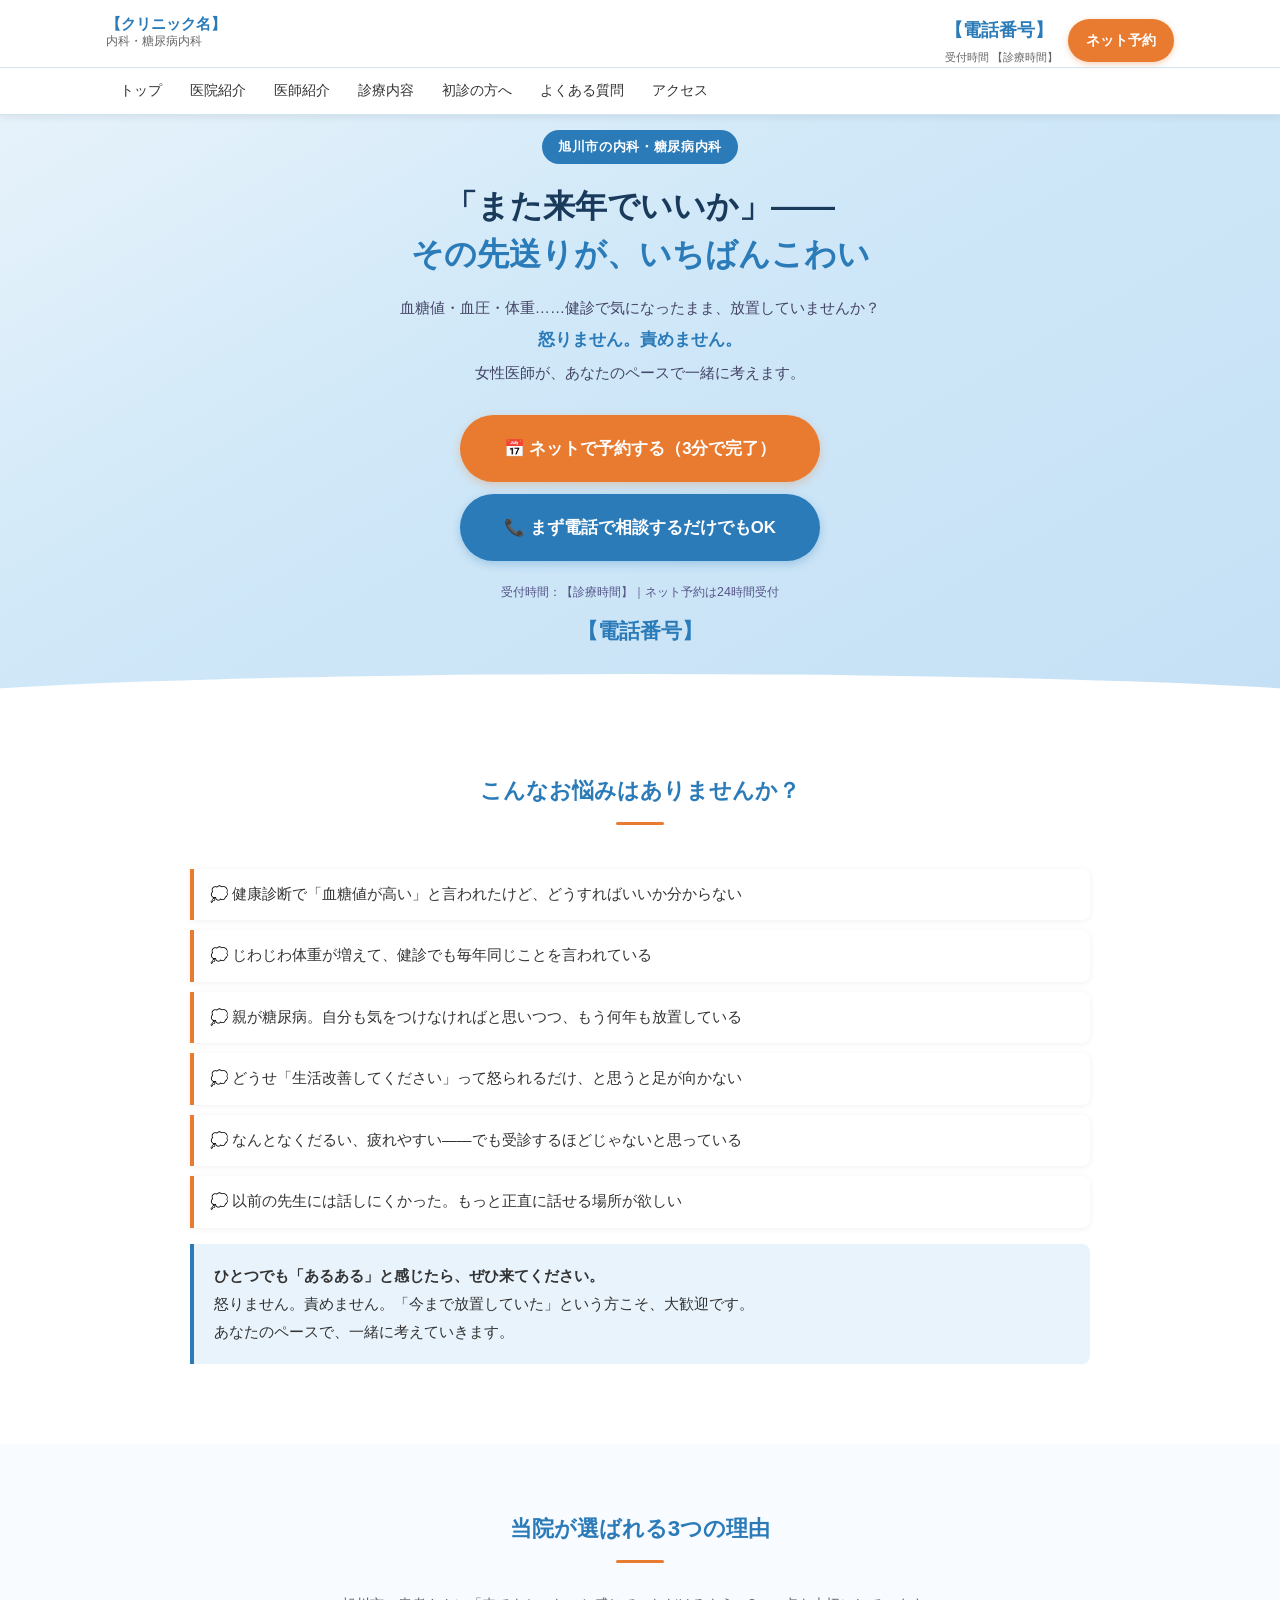
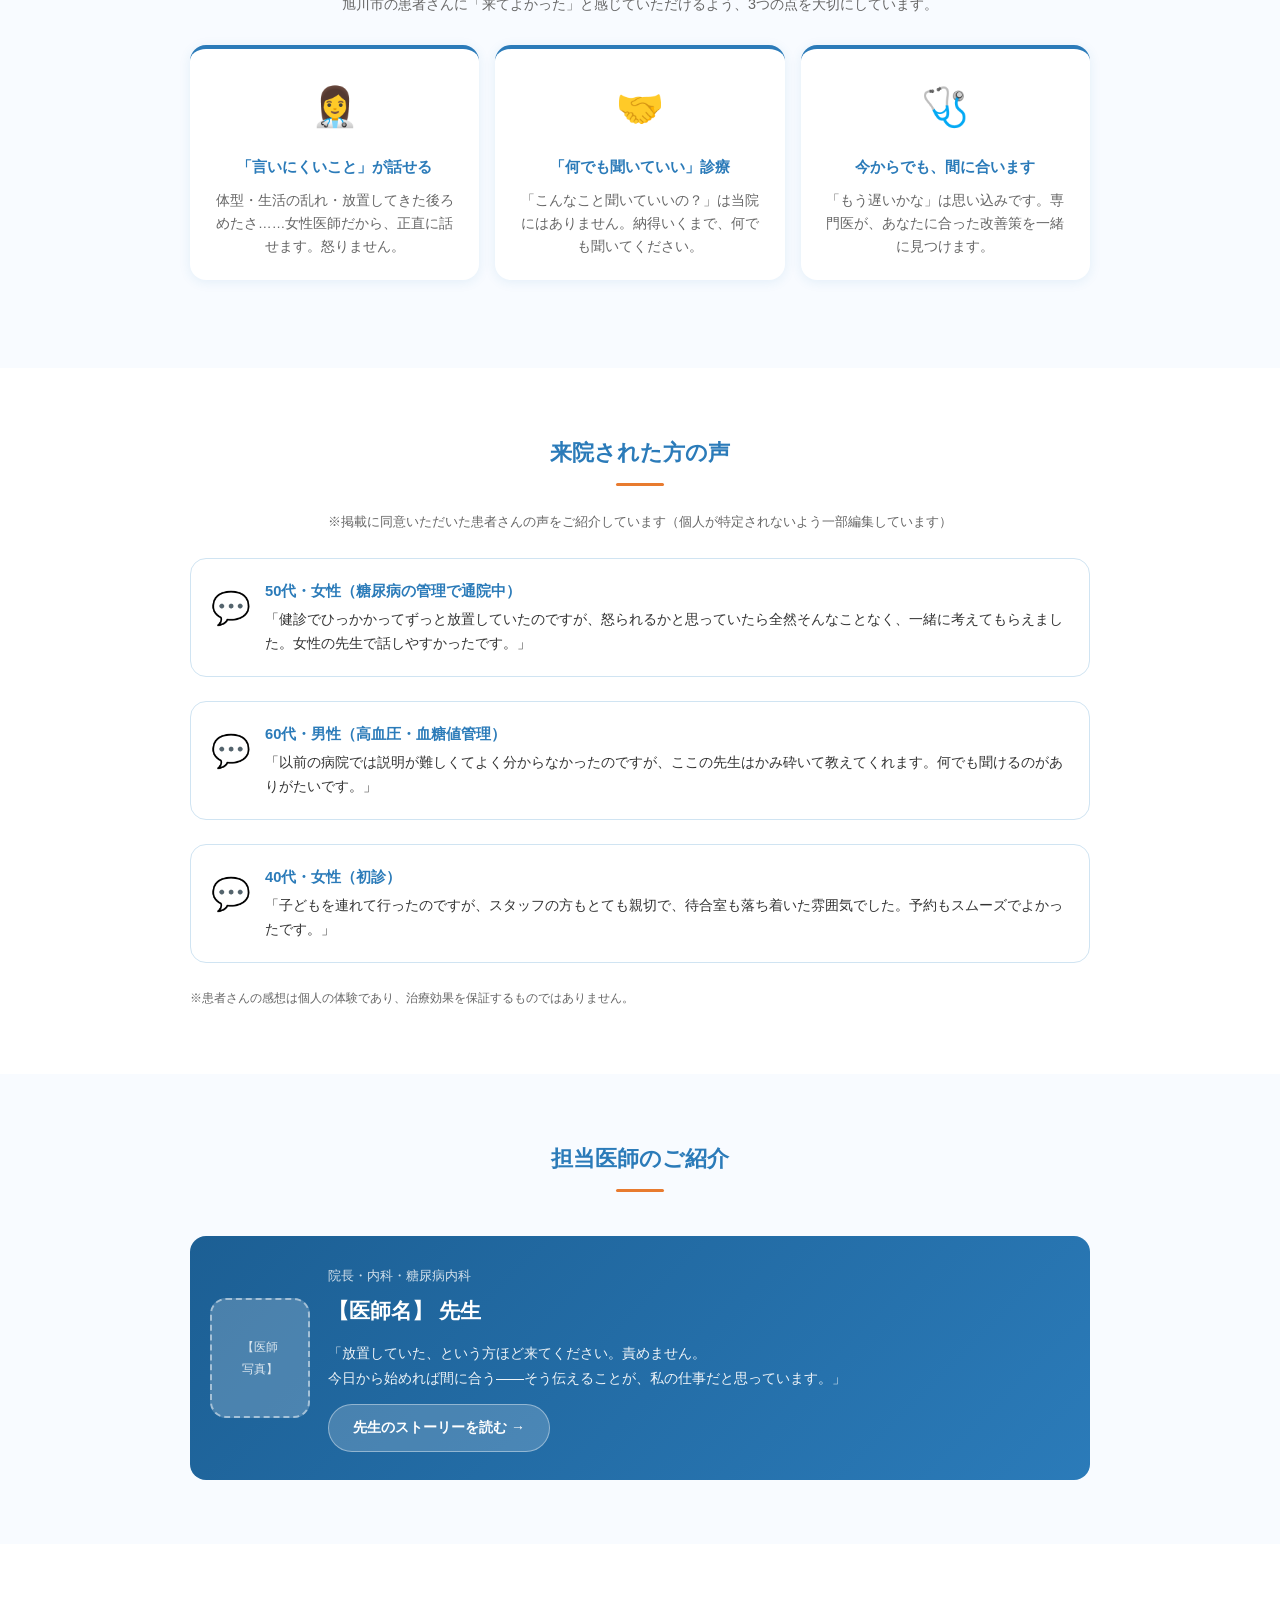
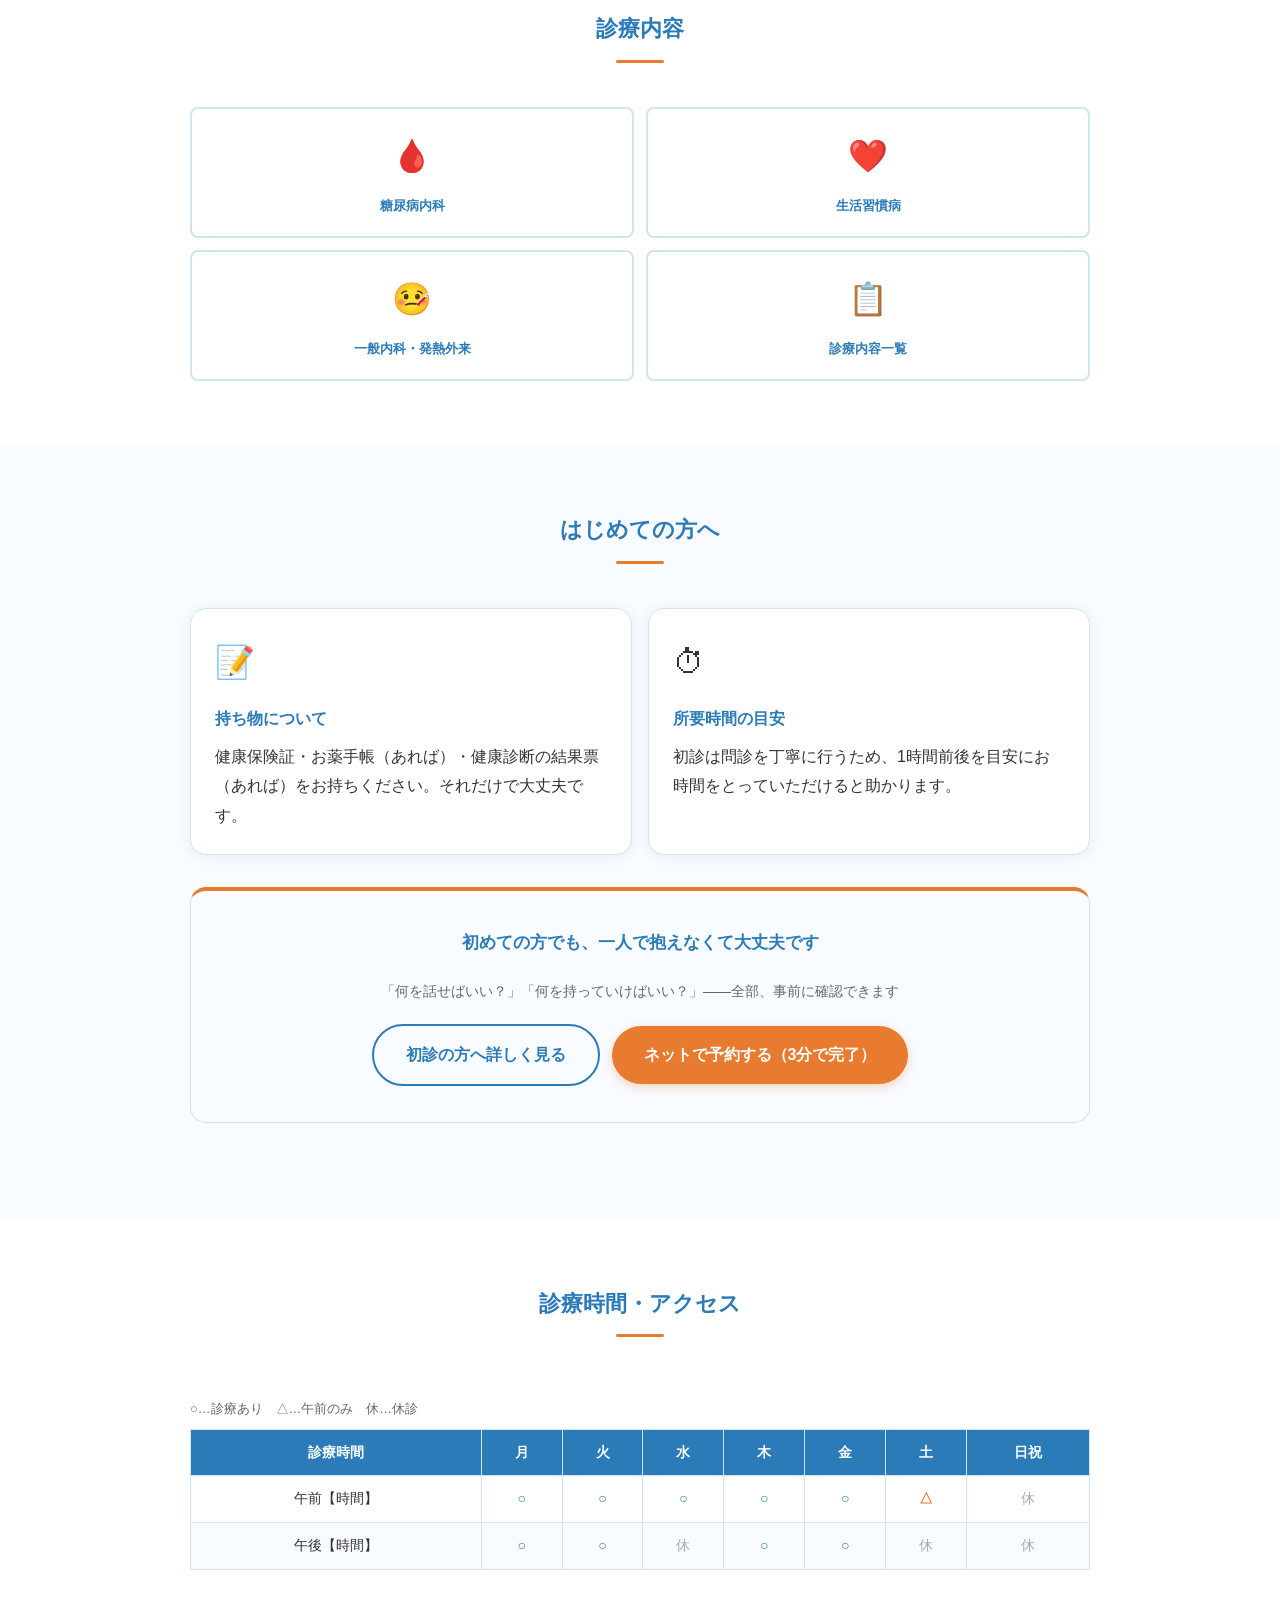
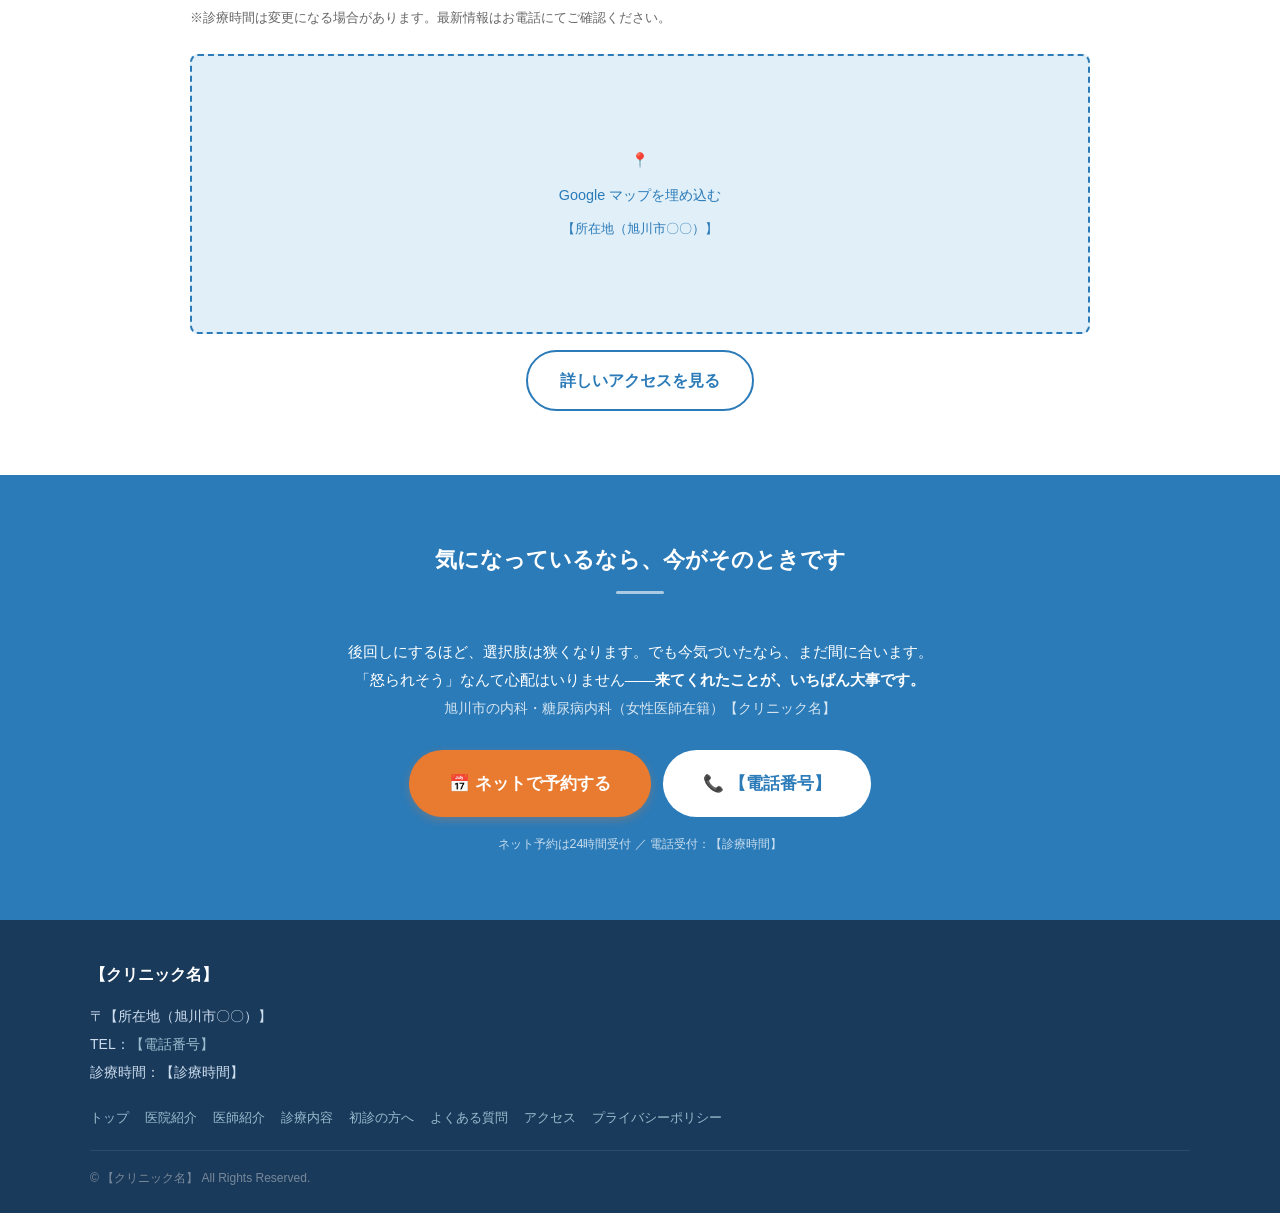
==== commit 3a4a1838: "fix: ヒーローCTAボタンのテキスト折り返し問題を修正 - .btn-lg のモバイル font-size を 1.05rem → 0.95rem に縮小 - .btn-lg のモバイル padd" ====
--- a/index.html
+++ b/index.html
@@ -145,7 +145,7 @@
     }
     .hero-cta .btn {
       width: 100%;
-      max-width: 320px;
+      max-width: 360px;
     }
     /* 🔴 NEW: 予約ボタン下の営業時間ヒント */
     .hero-time-hint {
--- a/css/style.css
+++ b/css/style.css
@@ -504,8 +504,8 @@
 }
 
 .btn-lg {
-  padding: 18px 40px;
-  font-size: 1.05rem;
+  padding: 15px 24px;
+  font-size: 0.95rem;
   width: 100%;
   max-width: 360px;
 }
@@ -1000,6 +1000,8 @@
 
   .btn-lg {
     width: auto;
+    padding: 18px 40px;
+    font-size: 1.05rem;
   }
 
   .doctor-photo-placeholder {
